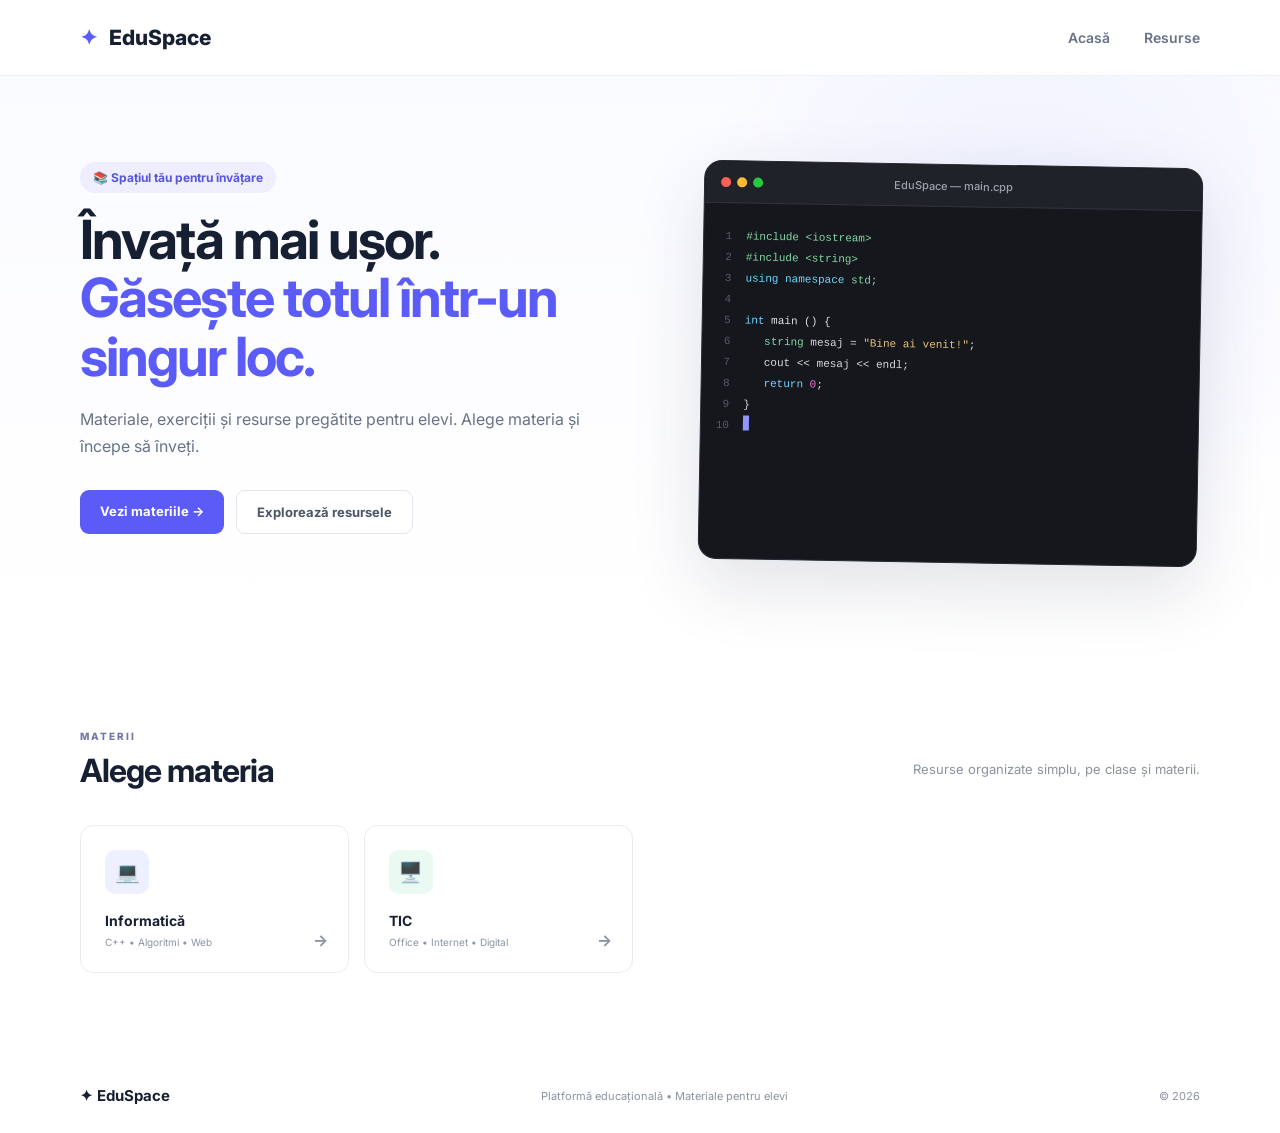
==== index.html @ ca701ceb "initial commit" ====
<!DOCTYPE html>
<html lang="ro">
<head>
  <meta charset="UTF-8">
  <meta name="viewport" content="width=device-width, initial-scale=1.0">
  <title>EduSpace — Materiale pentru elevi</title>
  <link rel="stylesheet" href="style.css">
  <link rel="preconnect" href="https://fonts.googleapis.com">
  <link rel="preconnect" href="https://fonts.gstatic.com" crossorigin>
  <link href="https://fonts.googleapis.com/css2?family=Inter:wght@400;500;600;700;800&display=swap" rel="stylesheet">
</head>
<body>

  <header class="header">
    <div class="container nav">
      <a class="logo" href="index.html"><span>✦</span> EduSpace</a>

      <nav>
        <a href="index.html">Acasă</a>
        <a href="resurse.html">Resurse</a>
      </nav>

      <button class="menu-btn" id="menuBtn">☰</button>
    </div>
  </header>

  <main>
    <section class="hero" id="acasa">
      <div class="container hero-grid">

        <div>
          <div class="badge">📚 Spațiul tău pentru învățare</div>

          <h1>
            Învață mai ușor.<br>
            <span>Găsește totul într-un singur loc.</span>
          </h1>

          <p class="hero-text">
            Materiale, exerciții și resurse pregătite pentru elevi.
            Alege materia și începe să înveți.
          </p>

          <div class="hero-actions">
            <a href="#materii" class="btn primary">Vezi materiile →</a>
            <a href="resurse.html" class="btn secondary">Explorează resursele</a>
          </div>
        </div>

        <div class="hero-card code-window">

  <div class="window-top">
    <i></i>
    <i></i>
    <i></i>

    <span class="window-title">
      EduSpace — main.cpp
    </span>
  </div>

  <div class="code-editor">

    <div class="code-content">

      <div class="code-line">
        <span class="line-number">1</span>
        <span class="code">
          <span class="keyword">#include &lt;iostream&gt;</span>
        </span>
      </div>
      
      <div class="code-line">
        <span class="line-number">2</span>
        <span class="code">
          <span class="keyword">#include &lt;string&gt;</span>
        </span>
      </div>

      <div class="code-line">
        <span class="line-number">3</span>
        <span class="code">
          <span class="function">using namespace</span>
          <span class="keyword">std;</span>
        </span>
      </div>

      <div class="code-line">
        <span class="line-number">4</span>
        <span class="code"></span>
      </div>

      <div class="code-line">
        <span class="line-number">5</span>
        <span>
          <span class="function">int</span>
          <span class="special">main</span>
          <span class="special">() {</span>
        </span>
      </div>

      <div class="code-line">
        <span class="line-number">6</span>
        <span class="code">
          &nbsp;&nbsp;
          <span class="keyword">string</span>
          mesaj =
          <span class="string">"Bine ai venit!"</span>;
        </span>
      </div>

      <div class="code-line">
        <span class="line-number">7</span>
        <span class="code">
          &nbsp;&nbsp;
          cout &lt;&lt; mesaj
          &lt;&lt; endl;
        </span>
      </div>

      <div class="code-line">
        <span class="line-number">8</span>
        <span class="code">
          &nbsp;&nbsp;
          <span class="function">return</span>
          <span class="number">0</span>;
        </span>
      </div>

      <div class="code-line">
        <span class="line-number">9</span>
        <span class="code">
          }
        </span>
      </div>

      <div class="cursor-line">
        <span class="line-number">10</span>
        <span class="cursor"></span>
      </div>

    </div>

  </div>

</div>

      </div>
    </section>

    <section class="section" id="materii">
      <div class="container">

        <div class="section-head">
          <div>
            <span class="eyebrow">MATERII</span>
            <h2>Alege materia</h2>
          </div>

          <p>Resurse organizate simplu, pe clase și materii.</p>
        </div>

        <div class="subjects">

          <a class="subject" href="resurse.html?materie=Informatic%C4%83">
            <span class="icon blue">💻</span>
            <b>Informatică</b>
            <small>C++ • Algoritmi • Web</small>
            <strong>→</strong>
          </a>

          <a class="subject" href="resurse.html?materie=TIC">
            <span class="icon green">🖥️</span>
            <b>TIC</b>
            <small>Office • Internet • Digital</small>
            <strong>→</strong>
          </a>

        </div>
      </div>
    </section>

  <footer>
    <div class="container footer-inner">
      <b>✦ EduSpace</b>
      <span>Platformă educațională • Materiale pentru elevi</span>
      <span>© 2026</span>
    </div>
  </footer>

  <script src="script.js"></script>
</body>
</html>
---- style.css ----
* {
  box-sizing: border-box;
}

html {
  scroll-behavior: smooth;
}

body {
  margin: 0;
  font-family: Inter, Arial, sans-serif;
  color: #172033;
  background: #fff;
}

.container {
  width: min(1120px, 92%);
  margin: auto;
}


/* HEADER */

.header {
  height: 76px;
  border-bottom: 1px solid #edf0f5;
  background: #fff;
  position: sticky;
  top: 0;
  z-index: 10;
}

.nav {
  height: 100%;
  display: flex;
  align-items: center;
  justify-content: space-between;
}

.logo {
  font-size: 21px;
  font-weight: 800;
  color: #172033;
  text-decoration: none;
}

.logo span {
  color: #5b5bf7;
  margin-right: 7px;
}

.nav nav {
  display: flex;
  gap: 34px;
}

.nav nav a {
  color: #697386;
  text-decoration: none;
  font-size: 14px;
  font-weight: 600;
}

.nav nav a:hover {
  color: #5b5bf7;
}

.menu-btn {
  display: none;
  border: 0;
  background: none;
  font-size: 24px;
}


/* HERO */

.hero {
  padding: 86px 0 75px;
  background:
    radial-gradient(
      circle at 80% 30%,
      #eef0ff 0,
      transparent 30%
    ),
    linear-gradient(
      180deg,
      #fafbff,
      #fff
    );
}

.hero-grid {
  display: grid;
  grid-template-columns: 1.05fr .95fr;
  gap: 70px;
  align-items: center;
}

.badge {
  display: inline-block;
  background: #eeeeff;
  color: #5656d9;
  border-radius: 20px;
  padding: 8px 13px;
  font-size: 12px;
  font-weight: 700;
  margin-bottom: 18px;
}

.hero h1 {
  font-size: 54px;
  line-height: 1.08;
  letter-spacing: -2px;
  margin: 0 0 20px;
}

.hero h1 span {
  color: #5b5bf7;
}

.hero-text {
  color: #687386;
  line-height: 1.7;
  max-width: 570px;
  font-size: 16px;
}

.hero-actions {
  display: flex;
  gap: 12px;
  margin: 30px 0;
}

.btn {
  display: inline-block;
  padding: 13px 20px;
  border-radius: 9px;
  text-decoration: none;
  font-weight: 700;
  font-size: 13px;
}

.primary {
  background: #5b5bf7;
  color: #fff;
}

.secondary {
  border: 1px solid #e2e5ec;
  color: #4c5668;
  background: #fff;
}


/* HERO CARD */

.hero-card {
  background: #fff;
  border: 1px solid #e9ebf2;
  border-radius: 18px;
  box-shadow: 0 25px 70px #27304a14;
  overflow: hidden;
  transform: rotate(1deg);
}

.window-top {
  height: 39px;
  background: #f7f8fb;
  border-bottom: 1px solid #eceef3;
  display: flex;
  align-items: center;
  gap: 6px;
  padding-left: 15px;
}

.window-top i {
  width: 7px;
  height: 7px;
  background: #d6d9e1;
  border-radius: 50%;
}

.dashboard {
  padding: 30px;
}

.muted {
  color: #8b93a2;
  font-size: 12px;
  margin: 0 0 6px;
}

.dashboard h3 {
  font-size: 21px;
  margin: 0 0 22px;
}

.mini-card {
  display: flex;
  align-items: center;
  gap: 13px;
  padding: 14px;
  border: 1px solid #edf0f5;
  border-radius: 11px;
  margin: 10px 0;
}

.mini-card > span {
  font-size: 20px;
  background: #fff;
  padding: 8px;
  border-radius: 9px;
}

.mini-card div {
  flex: 1;
  display: flex;
  flex-direction: column;
  gap: 3px;
}

.mini-card b {
  font-size: 13px;
}

.mini-card small {
  font-size: 10px;
  color: #8b93a2;
}


/* SECTIONS */

.section {
  padding: 85px 0;
}

.section-head {
  display: flex;
  justify-content: space-between;
  align-items: end;
  margin-bottom: 35px;
}

.eyebrow {
  font-size: 10px;
  font-weight: 800;
  letter-spacing: 2px;
  color: #7378a8;
}

.section h2 {
  font-size: 32px;
  letter-spacing: -1px;
  margin: 7px 0 0;
}

.section-head > p {
  color: #8a92a0;
  font-size: 13px;
}


/* SUBJECTS */

.subjects {
  display: grid;
  grid-template-columns: repeat(4, 1fr);
  gap: 15px;
}

.subject {
  position: relative;
  text-align: left;
  padding: 24px;
  border: 1px solid #e9ebf1;
  background: #fff;
  border-radius: 13px;
  cursor: pointer;
  transition: .2s;
  display: block;
  text-decoration: none;
  color: inherit;
}

.subject:hover {
  transform: translateY(-4px);
  box-shadow: 0 14px 35px #27304a10;
  border-color: #d9dafe;
}

.icon {
  display: flex;
  align-items: center;
  justify-content: center;
  border-radius: 10px;
  width: 44px;
  height: 44px;
  font-size: 20px;
  margin-bottom: 18px;
}

.subject b {
  display: block;
  font-size: 14px;
}

.subject small {
  display: block;
  color: #8b93a2;
  font-size: 10px;
  margin-top: 7px;
}

.subject strong {
  position: absolute;
  right: 20px;
  bottom: 22px;
  color: #8c94a3;
}


/* RESOURCES */

.resources {
  background: #f9fafc;
}

.filters {
  display: flex;
  gap: 7px;
}

.filter {
  border: 1px solid #e2e5ec;
  background: #fff;
  border-radius: 20px;
  padding: 8px 13px;
  color: #737b8b;
  font-size: 11px;
  cursor: pointer;
}

.filter.active {
  background: #5b5bf7;
  color: #fff;
  border-color: #5b5bf7;
}

.resource-grid {
  display: grid;
  grid-template-columns: repeat(4, 1fr);
  gap: 15px;
}


/* RESOURCE CARD */

.resource {
  background: #fff;
  border: 1px solid #e9ebf1;
  border-radius: 13px;
  padding: 21px;
}

.resource-class {
  width: 42px;
  height: 42px;
  display: flex;
  align-items: center;
  justify-content: center;
  border-radius: 10px;
  font-size: 16px;
  font-weight: 800;
  margin-bottom: 18px;
}

.tag {
  font-size: 9px;
  font-weight: 800;
  letter-spacing: .8px;
}

.blue-tag {
  color: #5559e8;
}

.purple-tag {
  color: #8b56e8;
}

.green-tag {
  color: #32a26b;
}

.resource h3 {
  font-size: 15px;
  line-height: 1.4;
  margin: 10px 0 8px;
}

.resource p {
  font-size: 11px;
  color: #8b93a2;
  line-height: 1.6;
  min-height: 36px;
}

.download {
  display: block;
  margin-top: 17px;
  color: #5659e8;
  text-decoration: none;
  font-size: 11px;
  font-weight: 700;
}


/* COLORS */

.blue {
  background: #eef0ff;
  color: #5559e8;
}

.purple {
  background: #f3edff;
  color: #8b56e8;
}

.green {
  background: #eafaf2;
  color: #32a26b;
}


/* FOOTER */

.footer-inner {
  height: 75px;
  display: flex;
  align-items: center;
  justify-content: space-between;
  color: #8a92a0;
  font-size: 11px;
}

.footer-inner b {
  color: #172033;
  font-size: 15px;
}
/* CODE WINDOW */

.code-window {
  background: #15171c;
  border: 1px solid #272a32;
  overflow: hidden;
  transform: rotate(1deg);
  box-shadow: 0 25px 70px #27304a22;
}


/* MACOS WINDOW BAR */

.code-window .window-top {
  height: 42px;
  background: #202229;
  border-bottom: 1px solid #30333b;
  position: relative;
  padding-left: 16px;
}

.code-window .window-top i {
  width: 10px;
  height: 10px;
}

.code-window .window-top i:nth-child(1) {
  background: #ff5f57;
}

.code-window .window-top i:nth-child(2) {
  background: #febc2e;
}

.code-window .window-top i:nth-child(3) {
  background: #28c840;
}

.window-title {
  position: absolute;
  left: 50%;
  transform: translateX(-50%);
  color: #9da2ad;
  font-size: 11px;
  font-weight: 500;
}


/* EDITOR */

.code-editor {
  min-height: 355px;
  display: flex;
  position: relative;
  overflow: hidden;
}

.code-content {
  padding: 23px 0 25px;
  width: 100%;
  font-family: "SFMono-Regular", Consolas, "Liberation Mono", monospace;
  font-size: 11px;
  line-height: 1.9;
}

.code-line {
  display: flex;
  min-height: 21px;
}

.line-number {
  width: 42px;
  flex-shrink: 0;
  text-align: right;
  padding-right: 14px;
  color: #555b67;
  user-select: none;
}

.code {
  color: #d7d9df;
  white-space: nowrap;
}


/* CODE COLORS */

.keyword {
  color: #82d8a7;
}

.header {
  color: #6ed6ff;
}

.function {
  color: #6ed6ff;
}

.string {
  color: #e5c07b;
}

.special{
  color: #eeee
}

.number {
  color: rgb(238, 115, 217);
}


/* CURSOR */

.cursor-line {
  display: flex;
  min-height: 21px;
}

.cursor {
  display: inline-block;
  width: 6px;
  height: 15px;
  background: #8f96ff;
  animation: blink 1s infinite;
}

@keyframes blink {

  0%,
  45% {
    opacity: 1;
  }

  46%,
  100% {
    opacity: 0;
  }

}


/* PREVIEW */

.code-preview {
  position: absolute;
  right: 20px;
  bottom: 20px;
  width: 155px;
  height: 125px;
  background: #202229;
  border: 1px solid #363a44;
  border-radius: 9px;
  box-shadow: 0 15px 30px #0006;
  overflow: hidden;
}

.preview-window {
  height: 100%;
}

.preview-header {
  height: 22px;
  display: flex;
  align-items: center;
  gap: 4px;
  padding-left: 8px;
  background: #292c34;
}

.preview-header span {
  font-size: 6px;
  color: #666c78;
}

.preview-content {
  height: calc(100% - 22px);
  display: flex;
  align-items: center;
  justify-content: center;
  flex-direction: column;
  text-align: center;
  gap: 5px;
  padding: 10px;
}

.preview-icon {
  width: 35px;
  height: 35px;
  display: flex;
  align-items: center;
  justify-content: center;
  border-radius: 9px;
  background: #30345d;
  color: #8589ff;
  font-family: monospace;
  font-size: 14px;
  font-weight: 700;
}

.preview-content strong {
  color: #e7e9ef;
  font-size: 8px;
  line-height: 1.3;
}

.preview-content small {
  color: #777d8a;
  font-size: 7px;
}

/* RESPONSIVE */

@media (max-width: 800px) {

  .nav nav {
    display: none;
  }

  .menu-btn {
    display: block;
  }

  .hero-grid {
    grid-template-columns: 1fr;
  }

  .hero h1 {
    font-size: 43px;
  }

  .subjects,
  .resource-grid {
    grid-template-columns: repeat(2, 1fr);
  }

  .section-head {
    align-items: start;
    gap: 20px;
    flex-direction: column;
  }

}

@media (max-width: 520px) {

  .subjects,
  .resource-grid {
    grid-template-columns: 1fr;
  }

  .hero {
    padding-top: 55px;
  }

  .hero-actions {
    flex-direction: column;
  }

  .hero h1 {
    font-size: 37px;
  }

  .footer-inner {
    height: auto;
    padding: 25px 0;
    gap: 15px;
    flex-direction: column;
    align-items: start;
  }

}
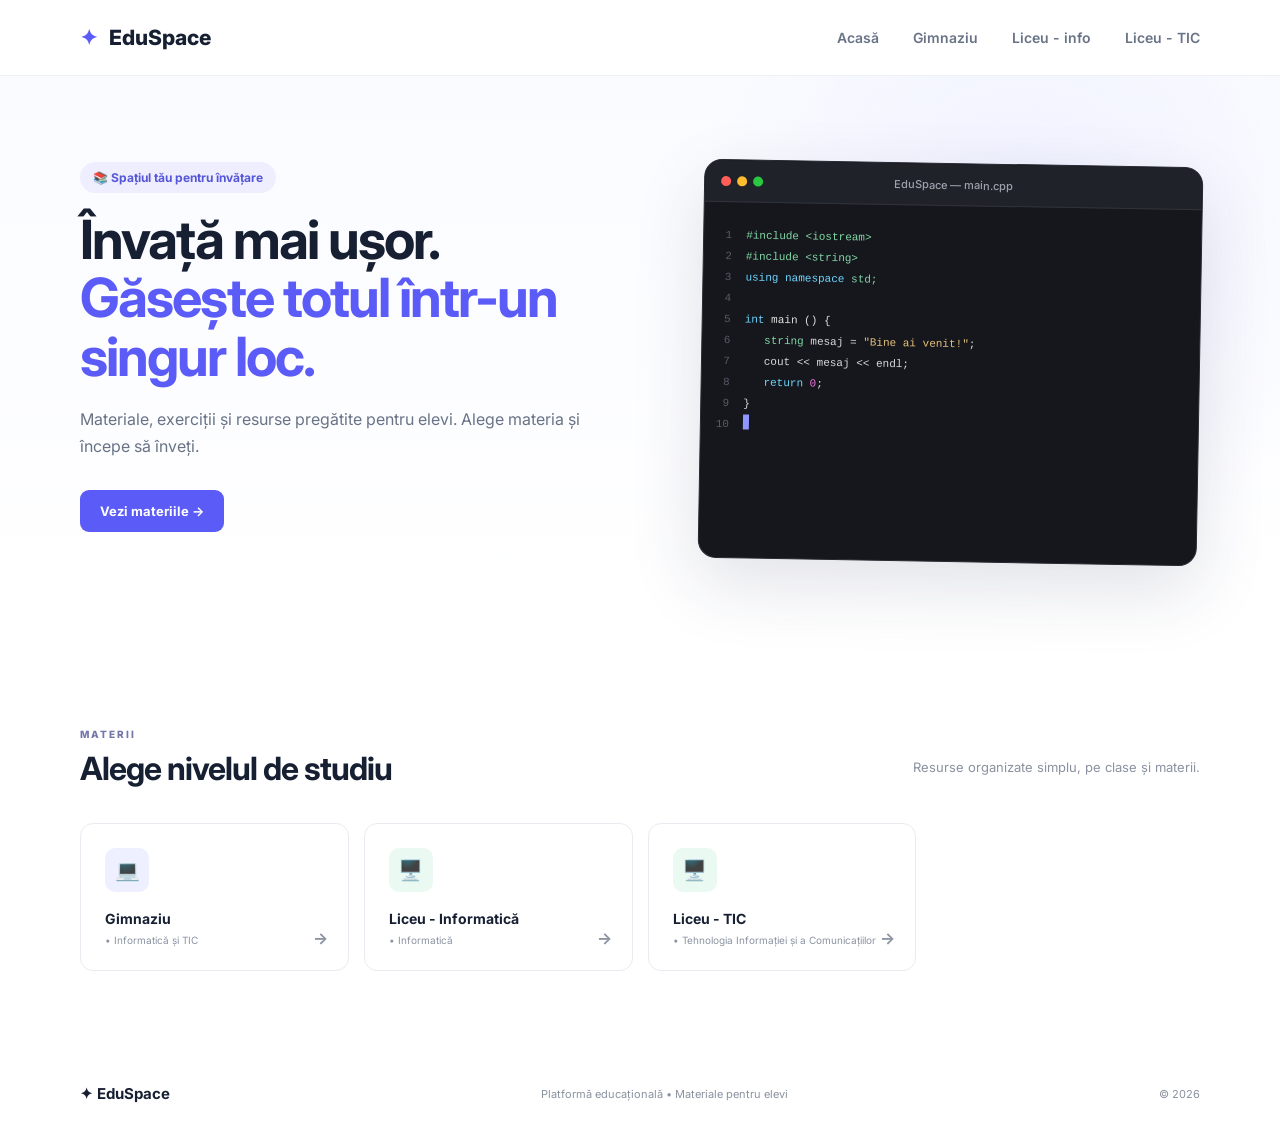
==== commit 94aa6858: "Added high-school section 2 high-school sections data loading logic modified css styles adjusted lan" ====
--- a/index.html
+++ b/index.html
@@ -17,7 +17,10 @@
 
       <nav>
         <a href="index.html">Acasă</a>
-        <a href="resurse.html">Resurse</a>
+        <a href="gimnaziu.html">Gimnaziu</a>
+        <a href="liceuinfo.html">Liceu - info</a>
+        <a href="liceutic.html">Liceu - TIC</a>
+
       </nav>
 
       <button class="menu-btn" id="menuBtn">☰</button>
@@ -43,7 +46,6 @@
 
           <div class="hero-actions">
             <a href="#materii" class="btn primary">Vezi materiile →</a>
-            <a href="resurse.html" class="btn secondary">Explorează resursele</a>
           </div>
         </div>
 
@@ -154,7 +156,7 @@
         <div class="section-head">
           <div>
             <span class="eyebrow">MATERII</span>
-            <h2>Alege materia</h2>
+            <h2>Alege nivelul de studiu</h2>
           </div>
 
           <p>Resurse organizate simplu, pe clase și materii.</p>
@@ -162,17 +164,24 @@
 
         <div class="subjects">
 
-          <a class="subject" href="resurse.html?materie=Informatic%C4%83">
+          <a class="subject" href="gimnaziu.html">
             <span class="icon blue">💻</span>
-            <b>Informatică</b>
-            <small>C++ • Algoritmi • Web</small>
+            <b>Gimnaziu</b>
+            <small>• Informatică și TIC</small>
             <strong>→</strong>
           </a>
 
-          <a class="subject" href="resurse.html?materie=TIC">
+          <a class="subject" href="liceuinfo.html">
             <span class="icon green">🖥️</span>
-            <b>TIC</b>
-            <small>Office • Internet • Digital</small>
+            <b>Liceu - Informatică</b>
+            <small>• Informatică</small>
+            <strong>→</strong>
+          </a>
+
+          <a class="subject" href="liceutic.html">
+            <span class="icon green">🖥️</span>
+            <b>Liceu - TIC</b>
+            <small>• Tehnologia Informației și a Comunicațiilor</small>
             <strong>→</strong>
           </a>
 
--- a/style.css
+++ b/style.css
@@ -386,12 +386,16 @@
   color: #5559e8;
 }
 
-.purple-tag {
-  color: #8b56e8;
+.orange-tag {
+  color: #ea580c;
 }
 
 .green-tag {
   color: #32a26b;
+}
+
+.red-tag {
+  color: rgb(241, 73, 73);
 }
 
 .resource h3 {
@@ -414,6 +418,7 @@
   text-decoration: none;
   font-size: 11px;
   font-weight: 700;
+  background-color: transparent !important;
 }
 
 
@@ -424,14 +429,19 @@
   color: #5559e8;
 }
 
-.purple {
-  background: #f3edff;
-  color: #8b56e8;
+.orange {
+  background: #ffedd5;
+  color: #ea580c;
 }
 
 .green {
   background: #eafaf2;
   color: #32a26b;
+}
+
+.red {
+  background: #fee2e2;
+  color: #ef4444
 }
 
 
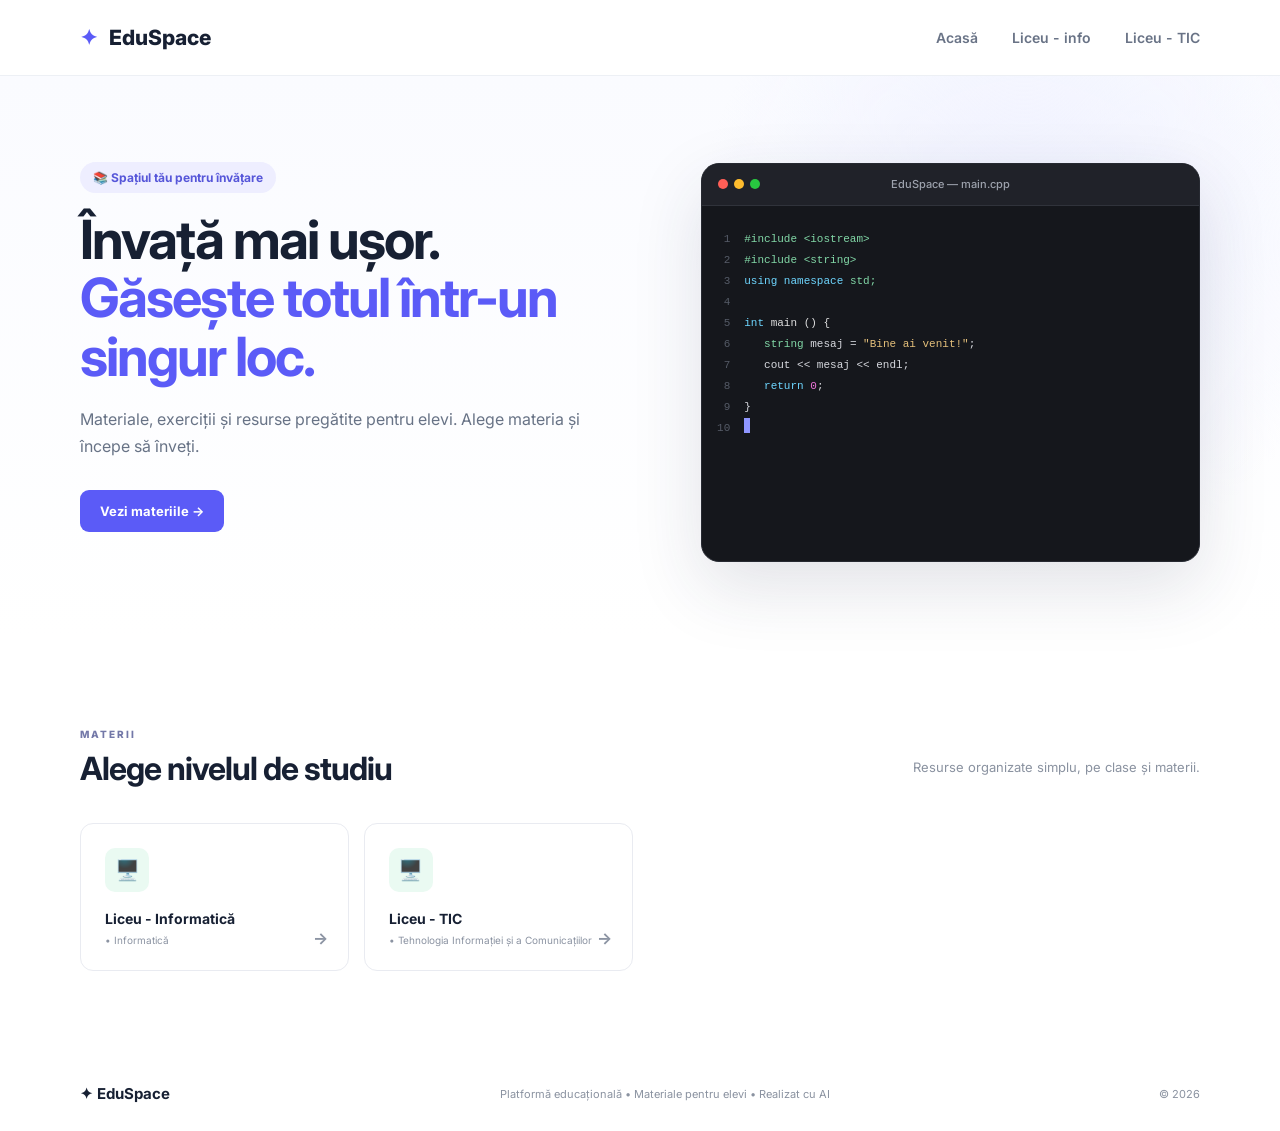
==== commit 3c6c554a: "adaugat resurse initiale" ====
--- a/index.html
+++ b/index.html
@@ -17,7 +17,7 @@
 
       <nav>
         <a href="index.html">Acasă</a>
-        <a href="gimnaziu.html">Gimnaziu</a>
+        <!--<a href="gimnaziu.html">Gimnaziu</a>-->
         <a href="liceuinfo.html">Liceu - info</a>
         <a href="liceutic.html">Liceu - TIC</a>
 
@@ -164,12 +164,12 @@
 
         <div class="subjects">
 
-          <a class="subject" href="gimnaziu.html">
+          <!--<a class="subject" href="gimnaziu.html">
             <span class="icon blue">💻</span>
             <b>Gimnaziu</b>
             <small>• Informatică și TIC</small>
             <strong>→</strong>
-          </a>
+          </a>-->
 
           <a class="subject" href="liceuinfo.html">
             <span class="icon green">🖥️</span>
@@ -192,7 +192,7 @@
   <footer>
     <div class="container footer-inner">
       <b>✦ EduSpace</b>
-      <span>Platformă educațională • Materiale pentru elevi</span>
+      <span>Platformă educațională • Materiale pentru elevi • Realizat cu AI</span>
       <span>© 2026</span>
     </div>
   </footer>
--- a/style.css
+++ b/style.css
@@ -161,7 +161,6 @@
   border-radius: 18px;
   box-shadow: 0 25px 70px #27304a14;
   overflow: hidden;
-  transform: rotate(1deg);
 }
 
 .window-top {
@@ -466,7 +465,6 @@
   background: #15171c;
   border: 1px solid #272a32;
   overflow: hidden;
-  transform: rotate(1deg);
   box-shadow: 0 25px 70px #27304a22;
 }
 
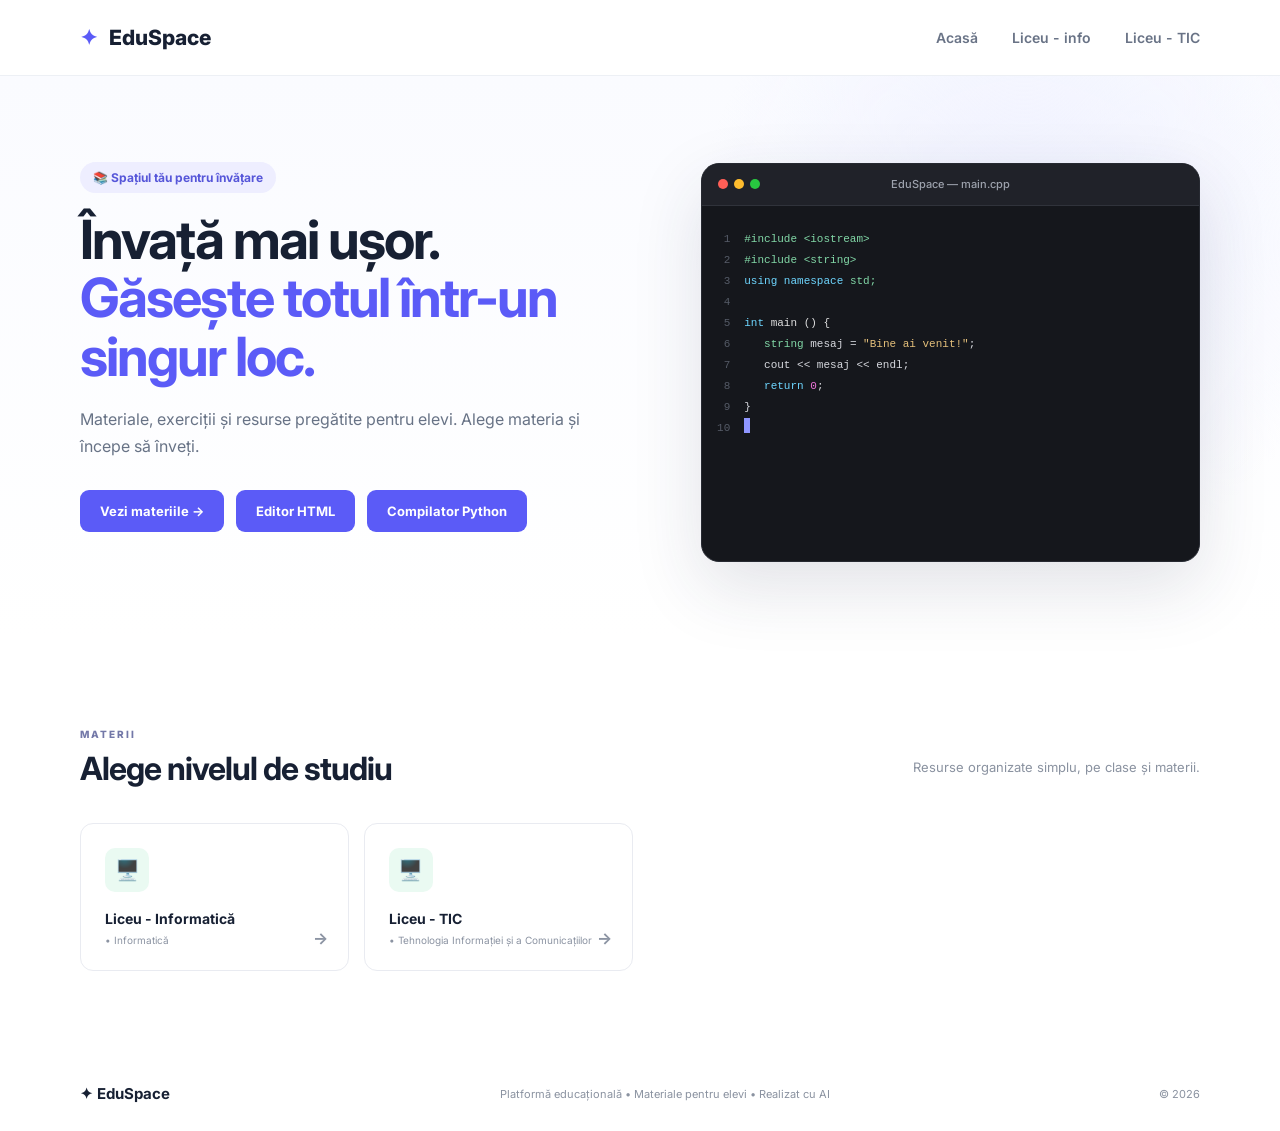
==== commit 41b25ea6: "added buttons to compiler/editor" ====
--- a/index.html
+++ b/index.html
@@ -46,6 +46,9 @@
 
           <div class="hero-actions">
             <a href="#materii" class="btn primary">Vezi materiile →</a>
+			<a href="https://www.programiz.com/html/online-compiler" class="btn primary">Editor HTML</a>
+			<a href="https://www.programiz.com/python-programming/online-compiler/" class="btn primary">Compilator Python</a>
+			
           </div>
         </div>
 
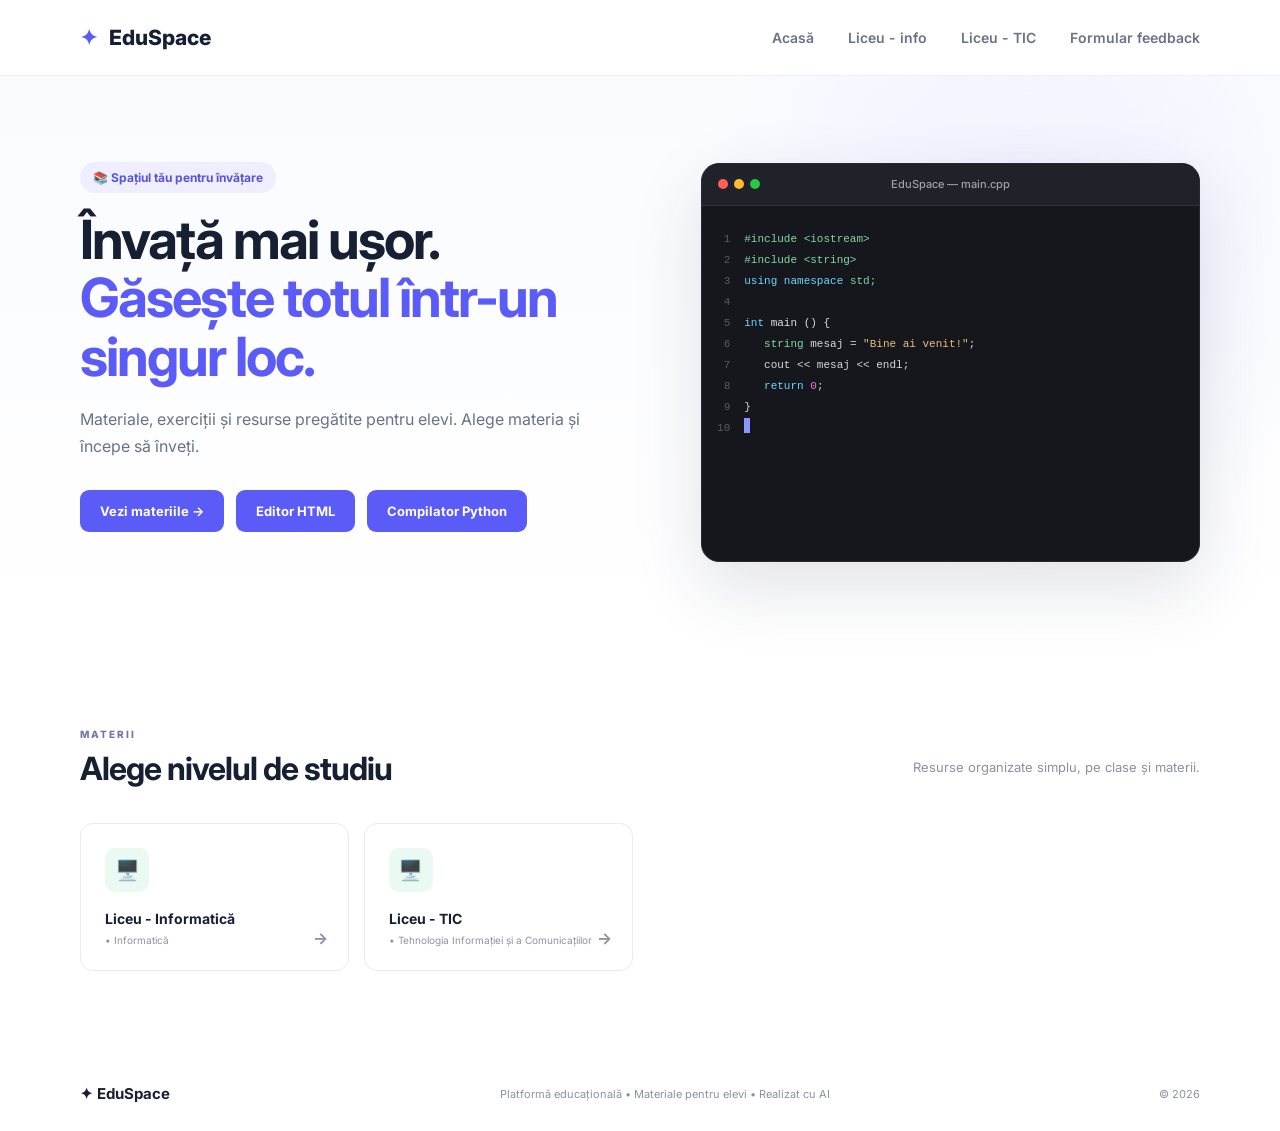
==== commit 5c971411: "added feedback form" ====
--- a/index.html
+++ b/index.html
@@ -20,7 +20,7 @@
         <!--<a href="gimnaziu.html">Gimnaziu</a>-->
         <a href="liceuinfo.html">Liceu - info</a>
         <a href="liceutic.html">Liceu - TIC</a>
-
+		<a href="https://forms.gle/ZMXT3URgZSikw4j38">Formular feedback</a>
       </nav>
 
       <button class="menu-btn" id="menuBtn">☰</button>
